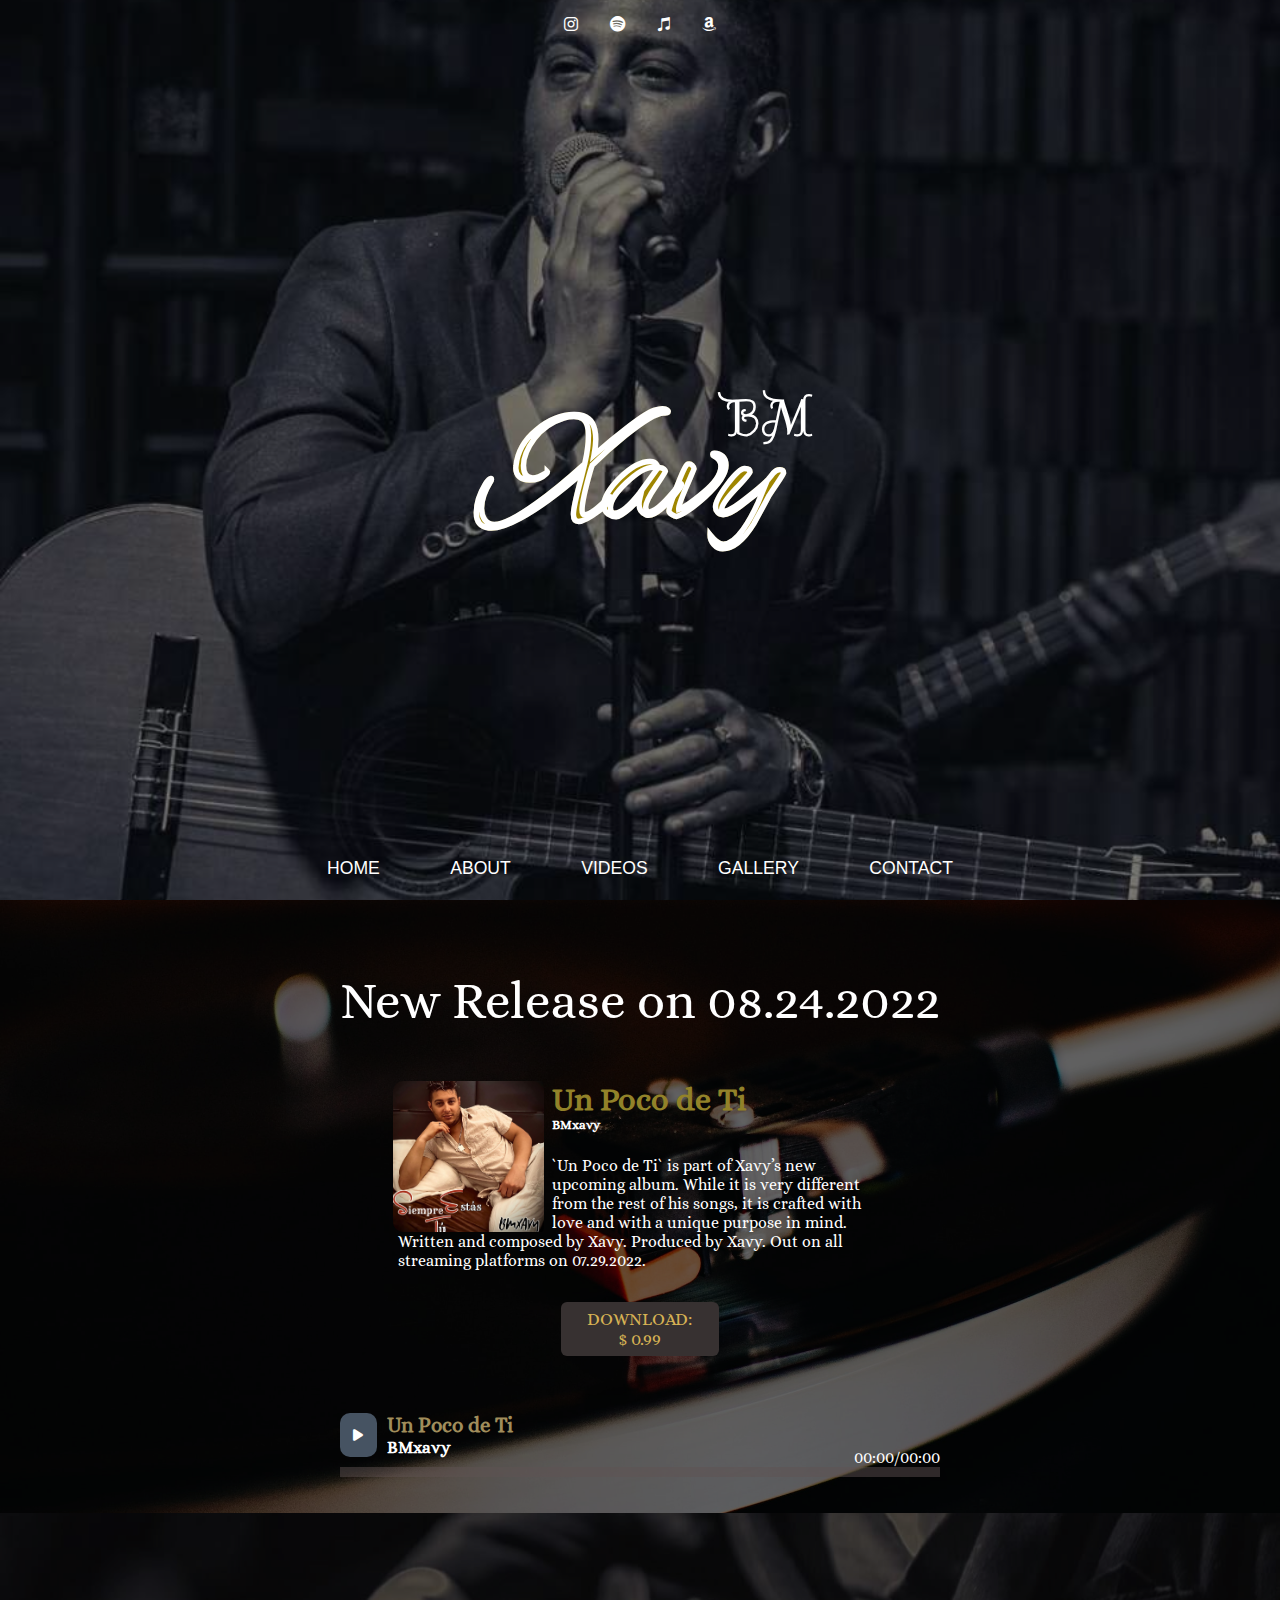
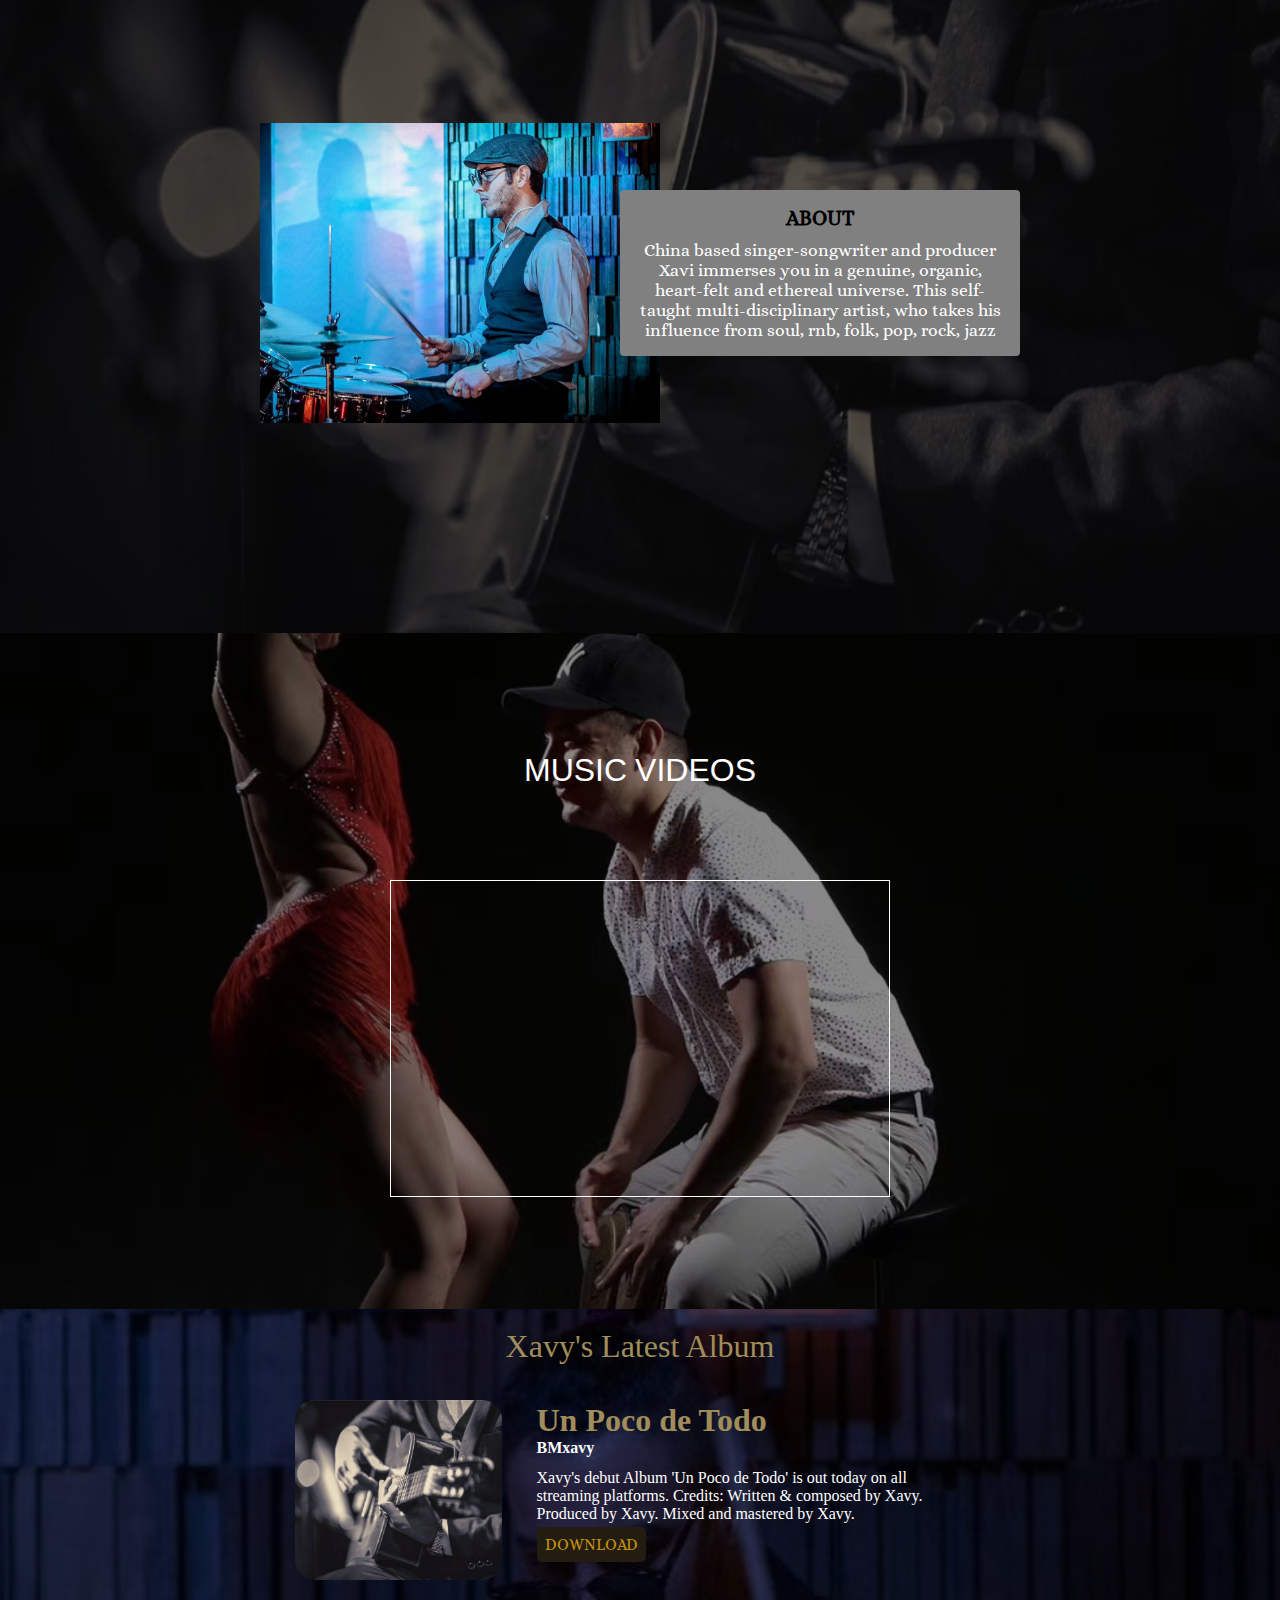
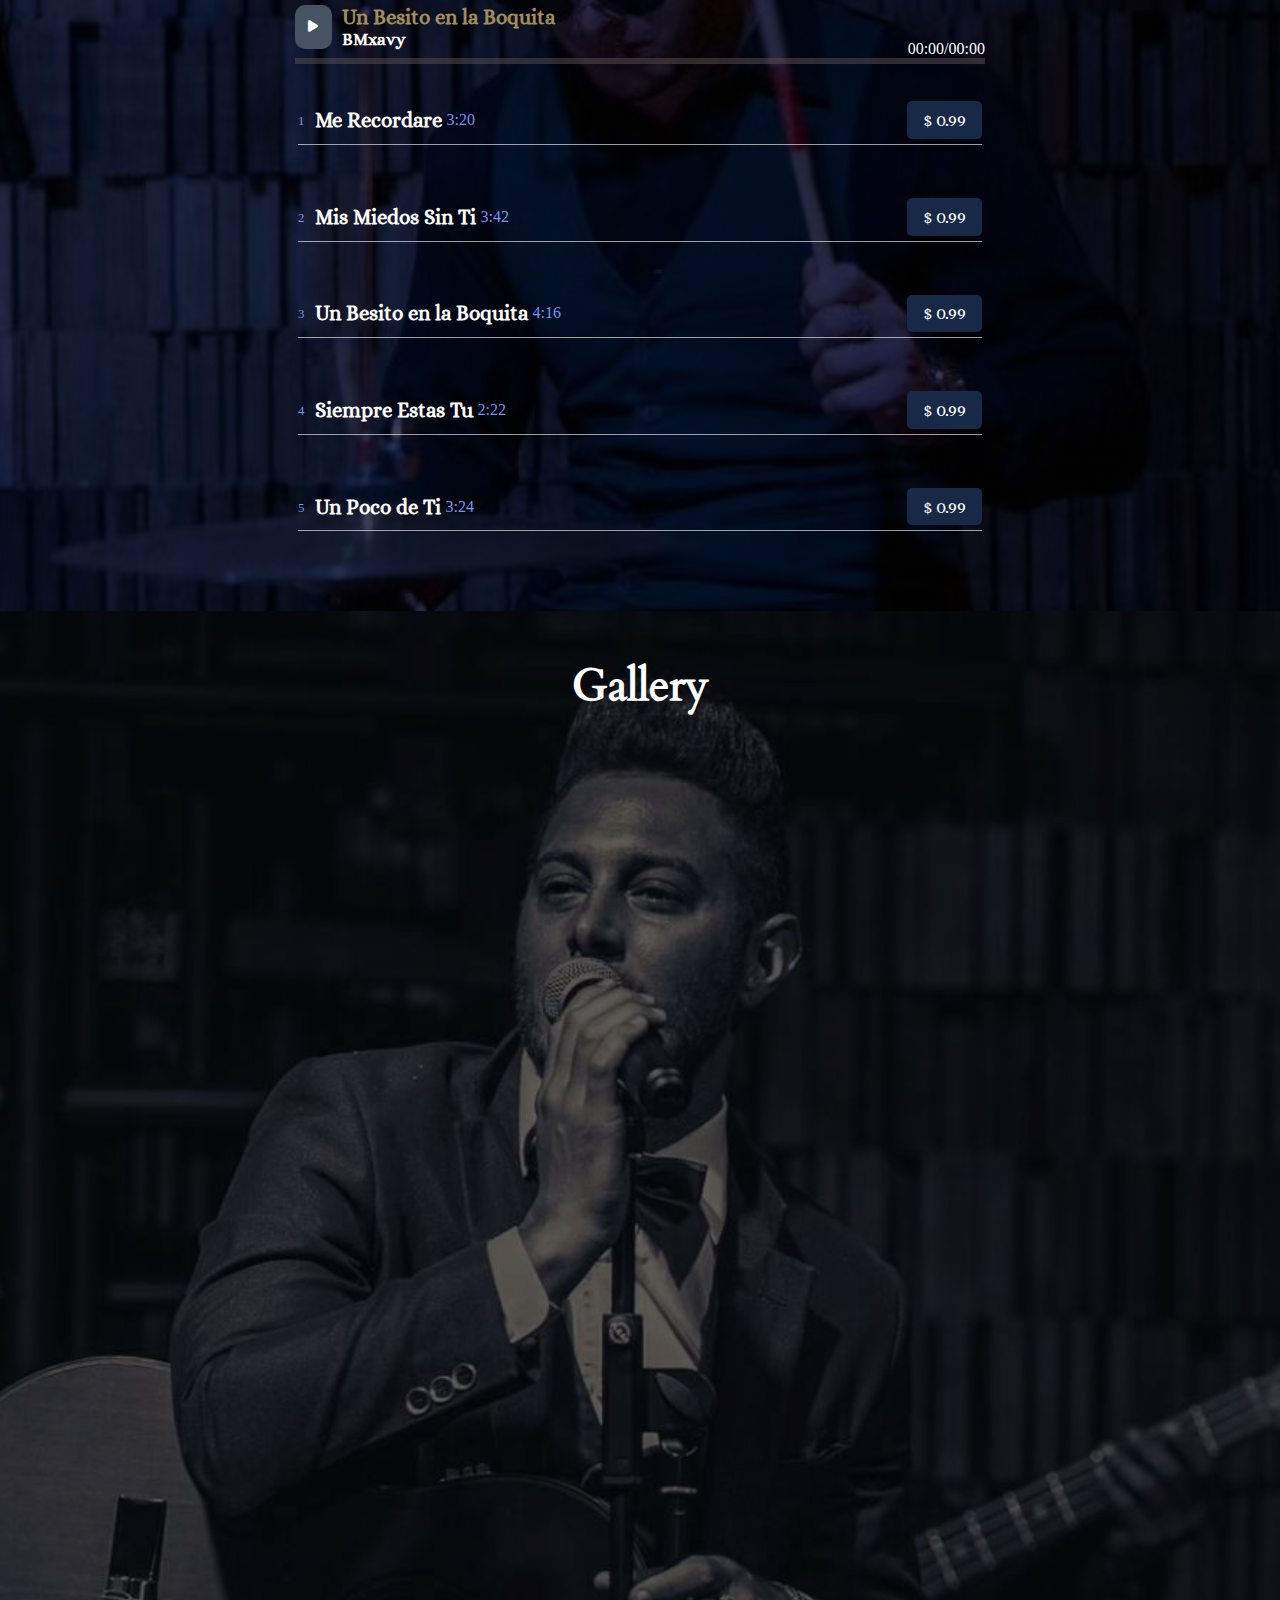
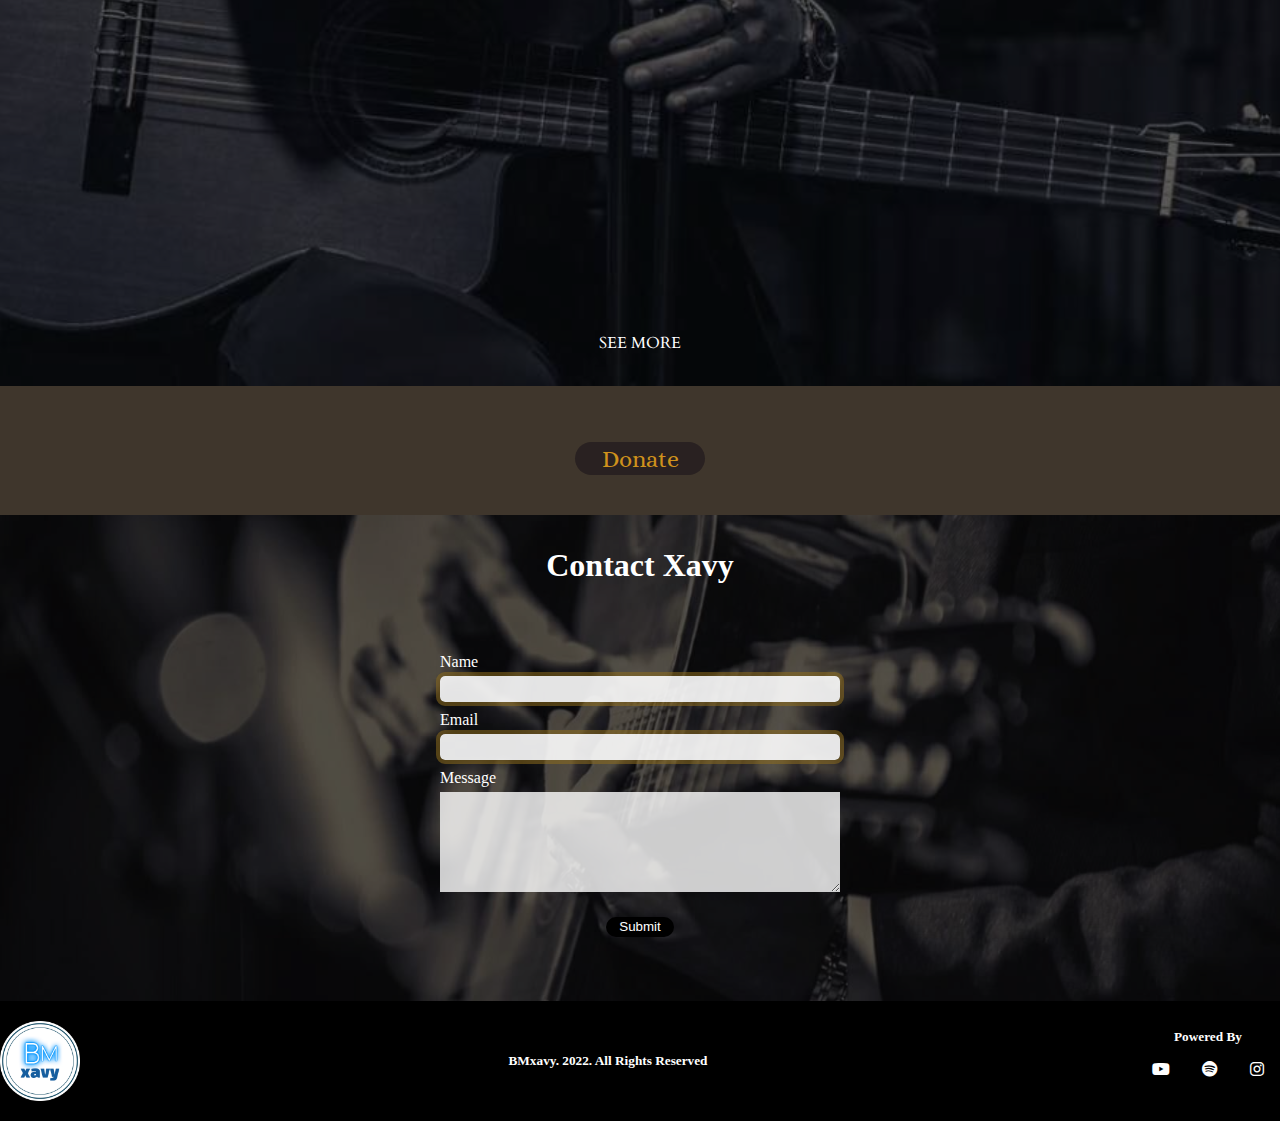
==== index.html @ 4b1ef1e9 "nav-bar fixed" ====
<!DOCTYPE html>
<html lang="en">
<head>
    <meta charset="UTF-8">
    <meta http-equiv="X-UA-Compatible" content="IE=edge">
    <meta name="viewport" content="width=device-width, initial-scale=1.0">
    <title>BMxavy</title>
    <link href="style.css" rel="stylesheet">
    <link href="/css/all.min.css" rel="stylesheet">
    <link href="/css/fontawesome.min.css" rel="stylesheet">
</head>
<body>
    
    <div>
        <audio src="audio/Un Poco de Ti.mp3" class="audio" id="audio-song1"></audio>
        <audio src="audio/Me Recordare.mp3" class="audio2" id="audio-song2"></audio>
        <div class="main" id="home">
            <div class="for-nav">
                <nav class="nav-top">
                    <div><a href="https://www.instagram.com/bmxavy__music/" target="_blank"><i class="fa-brands fa-instagram"></i></a></div>
                    <div><a href="https://open.spotify.com/playlist/5iNmulJFG8sLgecadMXmO3?si=7b71b0ed13a94fb5" target="_blank"><i class="fa-brands fa-spotify"></i></a></div>
                    <div><a href="https://music.apple.com/us/album/un-poco-de-ti-single/1639355094?l=es" target="_blank"><i class="fa-brands fa-itunes-note"></i></a></div>
                    <div><a href="https://www.amazon.com/s?k=BMxavy&i=digital-music&bbn=163856011&rh=p_n_feature_browse-bin%3A625151011&dc&language=es&ds=v1%3AigFDm2Qub%2F0yB0Zt14DmLqws5gSZVC%2F8D%2FbjSE7g78E&qid=1662803485&rnid=625149011&search-type=ss&ref=sr_nr_p_n_feature_browse-bin_2" target="_blank"><i class="fa-brands fa-amazon"></i></a></div>
                </nav>
            </div>
            <section class="title">
                <h1 class="bm">BM</h1>
                <h1 class="xavy">Xavy</h1>
            </section>
            <button class="nav-button" id="nav-toggle" data-visible="false">
                <i class="fa-solid fa-bars" id="toggle-button" data-visible="false"></i>
            </button>
            <div class="forBottom-nav">
                <nav class="nav-bottom" id="nav-bar" data-visible="false">
                    <div><a class="nav-links" href="#home">HOME</a></div>
                    <div><a class="nav-links" href="#about">ABOUT</a></div>
                    <div><a class="nav-links" href="#videos">VIDEOS</a></div>
                    <div><a class="nav-links" href="#gallery">GALLERY</a></div>
                    <div><a class="nav-links" href="#contact">CONTACT</a></div>
                </nav>
            </div>

        </div>
        <div class="release-container">
            <div class="release-title">New Release on 08.24.2022</div>
            <div class="album">
                <div class="img"><img class="promo-img" src="images/promo.PNG"></div>
                <div class="promo-title">
                    <h1 class="p-title">Un Poco de Ti</h1>
                    <h5 class="author-name">BMxavy</h5>
                </div>
                <div class="text-description">
                    <p class="text">
                        `Un Poco de Ti` is part of Xavy’s new upcoming album. 
                        While it is very different from the rest of his songs, 
                        it is crafted with love and with a unique purpose in mind. 
                        Written and composed by Xavy. Produced by Xavy.
                        Out on all streaming platforms on 07.29.2022.
                    </p>
                </div>
            </div>
            
                
                
            
            
            <div class="buttons">
                <div>
                    <a href="https://www.amazon.com/music/player/albums/B0B9CG2F2V?marketplaceId=ATVPDKIKX0DER&musicTerritory=US&trackAsin=B0B9CCKXPV&ref=sr_1_1&keywords=bit+of+ti+bmxavy&crid=1DZ8P1CQ7EXZM&sprefix=un+poco+de+ti+bmxavy%2Caps%2C384&__mk_es_US=%C3%85M%C3%85%C5%BD%C3%95%C3%91&qid=1662347259&sr=8-1" 
                        class="download">DOWNLOAD:
                        <span>$ 0.99</span>
                    </a>
                </div>
                
            </div>
                
            <div class="player-section1">
                <div class="player-section">
                    <button class="play-button" id="playButton1">
                        <i class="fa-solid fa-play"></i>
                    </button>
                    <div class="song-name">
                        <h4 class="current-song">Un Poco de Ti</h4>
                        <h5 class="author">BMxavy</h5>
                    </div>
                </div>
                <div class="timer" id="timer1">
                    <div class="current-time1">00:00/</div>
                    <div class="total-time1">00:00</div>
                </div>
                <div class="pb-container">
                    <div class="bar-marker1"></div>
                    <div class="progress-bar1"></div>
                </div>
            

            </div>
            

            

        </div>
        <div class="about" id="about">
            
            <div class="bg-image">
                
            </div>
            <div class="about-section">
                <div class="about-title">
                    <h1 class="a-title">ABOUT</h1>
                </div>
                <div class="about-text">
                    <p class="a-text">China based singer-songwriter and producer Xavi immerses 
                        you in a genuine, organic, heart-felt and ethereal universe. 
                        This self-taught multi-disciplinary artist, who takes his influence from soul, rnb, folk, pop, rock, jazz 
                    </p>
                </div>
            </div>
        </div>
        <div class="videos-section" id="videos">
            <div class="vs-container">
                <div class="music-videos">
                    <h1 class="ms-title">MUSIC VIDEOS</h1>
                </div>
                <div class="video">
                    <div class="video-itself">
                        <iframe width="560" 
                            height="315" 
                            src="https://www.youtube.com/embed/aodtCVzsw_k" 
                            title="YouTube video player" 
                            frameborder="0" 
                            allow="accelerometer; autoplay; clipboard-write; encrypted-media; gyroscope; picture-in-picture" allowfullscreen>

                        </iframe>
                    </div>
                </div>
            </div>
        </div>
        <div class="song-sell">
            <div class="album-container">
                <div class="latest-album">Xavy's Latest Album</div>
                <div class="album-details">
                    <div class="album-image"></div>
                    <div class="a-title-text">
                        <div><h1 class="song-title">Un Poco de Todo</h1></div>
                        <div><h4 class="author-title">BMxavy</h4></div>
                        <div><p class="album-text">
                            Xavy's debut Album 'Un Poco de Todo' is out today on all streaming platforms. 
                            Credits: Written & composed by Xavy. Produced by Xavy. 
                            Mixed and mastered by Xavy. 
                            </p>
                        </div>
                        <div>
                            <a href="https://open.spotify.com/playlist/5iNmulJFG8sLgecadMXmO3?si=7b71b0ed13a94fb5" class="download-album">DOWNLOAD
                            </a>
                        </div>
                    </div>
                </div>
                <div class="song-player">
                    <div class="player-section2">
                        <div class="player-section">
                            <button class="play-button" id="playButton2">
                                <i class="fa-solid fa-play" id="fa-solid"></i>
                            </button>
                            <div class="song-name">
                                <h4 class="current-song2">Un Besito en la Boquita</h4>
                                <h5 class="author">BMxavy</h5>
                            </div>
                        </div>
                            <div class="timer" id="timer2">
                                <div class="current-time2">00:00/</div>
                                <div class="total-time2">00:00</div>
                            </div>
                    
                        <div class="pb-container2">
                            
                            <div class="progress-bar2">
                                <div class="bar-marker2"></div>
                            </div>
                        </div>
                    </div>
                </div>
                <div class="song-list">
                    <div class="song-container">
                        <div><span class="song-number">1</span></div>
                        <div><h1 class="song-name" id="song-list1">Me Recordare</h1></div>
                        <div><span class="song-timer">3:20</span></div>
                        <div class="song-download"><a href="https://www.amazon.com/-/es/BMxavy/dp/B098B7985X" class="song-download-btn">$ 0.99</a></div>
                    </div>
                    <div class="song-container">
                        <div><span class="song-number">2</span></div>
                        <div><h1 class="song-name" id="song-list2">Mis Miedos Sin Ti</h1></div>
                        <div><span class="song-timer">3:42</span></div>
                        <div class="song-download"><a href="https://www.amazon.com/Mis-Miedos-Sin-Ti-BMxavy/dp/B098B4MWV7" class="song-download-btn">$ 0.99</a></div>
                    </div>
                    <div class="song-container">
                        <div><span class="song-number">3</span></div>
                        <div><h1 class="song-name" id="song-list3">Un Besito en la Boquita</h1></div>
                        <div><span class="song-timer">4:16</span></div>
                        <div class="song-download"><a href="https://www.amazon.com/music/player/albums/B09791HDSN?marketplaceId=ATVPDKIKX0DER&musicTerritory=US&trackAsin=B09791NNCB&ref=sr_1_1&s=dmusic&keywords=un+besito+en+la+boquita&crid=29GJD5IZUTU4R&sprefix=un+besito+en+la+boquita+%2Cdigital-music%2C289&__mk_es_US=%C3%85M%C3%85%C5%BD%C3%95%C3%91&qid=1662346860&sr=1-1" class="song-download-btn">$ 0.99</a></div>
                    </div>
                    <div class="song-container">
                        <div><span class="song-number">4</span></div>
                        <div><h1 class="song-name" id="song-list4">Siempre Estas Tu</h1></div>
                        <div><span class="song-timer">2:22</span></div>
                        <div class="song-download"><a href="https://www.amazon.com/music/player/albums/B0B4PC3WCM?marketplaceId=ATVPDKIKX0DER&musicTerritory=US&trackAsin=B0B4PFXF3K&ref=sr_1_1&s=dmusic&keywords=siempre+estas+tu+BMxavy&crid=1XG3XGKQYTS53&sprefix=siempre+estas+tu+bmxavy%2Cdigital-music%2C251&__mk_es_US=%C3%85M%C3%85%C5%BD%C3%95%C3%91&qid=1662347133&sr=1-1" class="song-download-btn">$ 0.99</a></div>
                    </div>
                    <div class="song-container">
                        <div><span class="song-number">5</span></div>
                        <div><h1 class="song-name" id="song-list5">Un Poco de Ti</h1></div>
                        <div><span class="song-timer">3:24</span></div>
                        <div class="song-download"><a href="https://www.amazon.com/music/player/albums/B0B9CG2F2V?marketplaceId=ATVPDKIKX0DER&musicTerritory=US&trackAsin=B0B9CCKXPV&ref=sr_1_1&keywords=bit+of+ti+bmxavy&crid=1DZ8P1CQ7EXZM&sprefix=un+poco+de+ti+bmxavy%2Caps%2C384&__mk_es_US=%C3%85M%C3%85%C5%BD%C3%95%C3%91&qid=1662347259&sr=8-1" class="song-download-btn">$ 0.99</a></div>
                    </div>
                </div>
                
            </div>
        </div>
        <div class="gallery">
            <div class="gallery-title" id="gallery">
                <div><h1 class="g-title">Gallery</h1></div>
            </div>
            <div class="gallery-section">
                <div class="pictures-section">
                    <div class="gallery-pictures picture1"></div>
                    <div class="gallery-pictures picture2"></div>
                    <div class="gallery-pictures picture3"></div>
                </div>
                <div class="pictures-section">
                    <div class="gallery-pictures picture4"></div>
                    <div class="gallery-pictures picture5"></div>
                    <div class="gallery-pictures picture6"></div>
                </div>
                <div class="pictures-section">
                    <div class="gallery-pictures picture7"></div>
                    <div class="gallery-pictures picture8"></div>
                    <div class="gallery-pictures picture9"></div>
                </div>
                <div class="pictures-section">
                    <div class="gallery-pictures picture10"></div>
                    <div class="gallery-pictures picture11"></div>
                    <div class="gallery-pictures picture12"></div>
                </div>

            </div>
            <div class="gallery-link">
                <div><a href="gallery.html" class="link-itself">SEE MORE</a></div>
            </div>
        </div>
        <div class="donate">
            <div class="donate-bg">
                <div class="button-container">
                    <button class="donate-button">
                        <a href="https://www.paypal.me/xavyyo" class="donate-link">Donate</a>
                    </button>
                </div>
            </div>
        </div>
        <div class="contact-form" id="contact">
            <div class="form-title">
                <h1 class="xavy-contact">Contact Xavy</h1>
            </div>
            <form action="https://formsubmit.co/xavy.yo0804@gmail.com" method="POST">
                <div class="form-container">
                
                    <div class="name-container">
                        <div><label for="name" class="name">Name</label></div>
                        <div><input type="text" name="name" class="name-input" required></div>
                    </div>
                    <div class="email-container">
                        <div><label for="email" class="email">Email</label></div>
                        <div><input type="email" name="email" class="email-input" required></div>
                    </div>
                    <div class="message-container">
                        <div><label for="message" class="message">Message</label></div>
                        <div><textarea type="text" name="message" class="message-text"></textarea></div>
                    </div>
                    <div class="thanks-page">
                        <input type="hidden" name="_next" value="https://reliable-tiramisu-874b2c.netlify.app/thank.html">
                    </div>
                    <div>
                        <input type="hidden" name="_captcha" value="false">
                    </div>
            
                </div>
                <div class="button-container">
                    <div class="submit-container">
                        <button type="submit" class="submit">Submit</button>
                    </div>
                </div>
            </form>
            
            
        </div>
        <div class="last-section">
            <div class="last-section-container">
                <div class="logo-section">
                    <div><img src="Logos/imagen7.jpg" alt="BMXavy-Logo" class="logo"></div>
                </div>
                <div class="rigths-section">
                    <div><h5 class="copy-rights">BMxavy. 2022. All Rights Reserved</h5></div>
                </div>
                <div class="powered-section">
                    <div class="powered-text">
                        <div><h5 class="powered-title">Powered By</h5></div>
                    </div>
                    <div class="powered-icons">
                        <div><a href="https://www.youtube.com/channel/UCuRANp0iKVctXPfwK6ZD2-A" target="_blank" class="youtube-link">
                            <i class="fa-brands fa-youtube"></i>
                        </a></div>
                        <div><a href="https://open.spotify.com/playlist/5iNmulJFG8sLgecadMXmO3?si=7b71b0ed13a94fb5"  target="_blank" class="spotify-link">
                            <i class="fa-brands fa-spotify"></i>
                        </a></div>
                        <div><a href="https://www.instagram.com/bmxavy__music/" target="_blank" class="instagram-link">
                            <i class="fa-brands fa-instagram"></i>
                        </a></div>
                    </div>
                </div>

            </div>
        </div>
        
    </div>

<script type="text/javascript" src="//s7.addthis.com/js/300/addthis_widget.js#pubid=ra-6315e9fa3b9bacc7"></script>
<script src="script.js" type=""></script>
</body>
</html>
---- style.css ----
* {
    padding: 0;
    margin: 0;
    box-sizing: border-box;
}


html {
    overflow-x: hidden;
}

img {
    max-width: 100%;
    display: block;
}

@font-face {
    font-family: 'Alex-Brush';
    src: url(fonts/Alex-Brush.ttf);
}
@font-face {
    font-family: 'Almendra-Display';
    src: url(fonts/Almendra-Display.ttf);
}
@font-face {
    font-family: 'Alice';
    src: url(fonts/Alice.ttf);
}
@font-face {
    font-family: 'Khmer';
    src: url(fonts/Khmer.ttf);
}
@font-face {
    font-family: 'Cardo';
    src: url(fonts/Cardo.ttf);
}
@font-face {
    font-family: 'Kiwi-Maru';
    src: url(fonts/Kiwi-Maru.ttf);
}

body {
    align-items: center;
    overflow-x: hidden;
}


/***************************************************************************************************************

MAIN

****************************************************************************************************************/


.main {
    display: grid;
    place-items: center;
    height: 100vh;
    background-image: url(images/main.jpg);
    background-position: center center;
    background-size: cover;
    background-attachment: fixed;
    isolation: isolate;
    position: relative;
    z-index: 1;
    

}


.main::after {
    content: "";
    position: absolute;
    background: black;
    inset: 0;
    z-index: -1;
    opacity: 0.5;
}

.nav-button {
    display: none;
}

.for-nav {
    display: flex;
    justify-content: flex-end;
    margin-block-end: auto;
    
}
.nav-top {
    display: flex;
    
    
}



i {
    margin: 1em;
    color: white;
}

.title {
    justify-content: center;
    position: absolute;
}

.xavy {
    font-family: 'Alex-Brush';
    font-size: 10rem;
    color: #9F8600;
    -webkit-text-stroke-width: .4px;
    -webkit-text-stroke-color: white;
}

.bm {
    font-family: 'Almendra-Display';
    font-size: 3.3rem;
    transform: translate(4.2em, 1.3em);
    color: white;
    
}


.forBottom-nav {
    display: flex;
    width: 100%;
    margin-block-start: auto;
    padding-block-end: 1em;
    
    

}

.nav-bottom {
    display: flex;
    margin-inline: auto;
    flex-wrap: wrap;
}


.nav-links {
    color: rgb(255, 255, 255);
    margin: 1.5em;
    text-decoration: none;
    font-family: 'Khmer', sans-serif;
    font-size: 1.1rem;
    padding: 0 .5em;
    transition: .5s ease;
    border-left: 0;
    
    
}

.nav-links:hover {
    border-top: .2px solid;
    border-bottom: 0.2px solid;
    color: rgb(202, 156, 123);
}



/******************************************************************************************************************************  

NEW RELEASE SECTION  

*******************************************************************************************************************************/

.release-container {
    display: grid;
    place-content: center;
    place-items: center;
    color: white;
    position: relative;
    isolation: isolate;
    background-image: url(images/old-vynil-2.jpg);
    background-size: cover;
    font-family: 'Alice';
    padding-block: 20px;
    
}

.release-container::after {
    content: "";
    width: 100%;
    background: black;
    inset: 0;
    position: absolute;
    opacity: 0.6;
    z-index: -1;
}

.release-title {
    font-size: clamp(1.1rem, 4vw, 5em);
    padding-block: 1em;
    
}

.promo-title {
    padding-block-end: 1.5em;
}

.p-title {
    color:#928229;
}


.promo-img {
    max-width: 10em;
    border-radius: 10px;
    padding: 0 .5em 0 0;
    float: left;
    shape-margin: 1em;
    
}

.album {
    width: min(600px, 800px) 700px; 
    margin: 0;
    padding-inline: .5em;

    
}

.text-description {
    max-width: 485px;
    padding: 0 0 2em 0;
    margin-inline: 5px;
}


.buttons {
    display: flex;
    align-items: center;
    font-family: 'Alice', serif;
}

.download {
    display: flex;
    flex-direction: column;
    padding: .4em;
    cursor: pointer;
    font-size: 1.1rem;
    width: 9em;
    color: #D6B154;
    background: #373131;
    border: none;
    border-radius: 6px;
    font-family: 'Alice', serif;
    transition: .2s ease;
    text-decoration: none;
    text-align: center;
}
.download:hover {
    letter-spacing: 1px;
    color: white;
}

.share-link {
    font-size: .7rem;
    padding-inline: .4em;
    transition: .2s ease;
}
.share-link:hover {
    letter-spacing: 1px;
    text-shadow: 2px solid white;    
}



.player-section1 {
    display: flex;
    width: 100%;
    justify-content: space-between;
    margin: 0;
    padding: 2em 0 1em 0;
    flex-direction: column;
}

.player-section {
    display: flex;
    justify-content: flex-start;
    
}

.timer {
    display: flex;
    justify-content: flex-end;
    align-items: flex-end;
    margin-left: auto;
}

.play-button {
    background: transparent;
    border: none;
    background-color: #465362;
    border-radius: 10px;
    cursor: pointer;
}

.song-name {
    padding: 0 0 0 .5em;
}

.current-song {
    color: #A08D5B;
}

.pb-container {
    margin: .5em 0;
    padding: .2em 0;
    width: 100%;
    margin: 0;
    background: rgba(95, 82, 82, 0.481);
    cursor: pointer;
}

.progress-bar1 {
    margin: .5em 0;
    padding: .1em 0;
    width: 0;
    margin: 0;
    background: rgb(228, 216, 216);
    cursor: pointer;
    border-radius: 20px;
    transition: .2s ease;
}

.progress-bar1:hover {
    background-color:rgb(121, 105, 40);
}






/************************************************************************************************************************  

ABOUT SECTION  

*************************************************************************************************************************/

.about {
    display: flex;
    min-height: 80vh;
    inset: 0;
    justify-content: center;
    align-items: center;
    width: 100%;
    margin: 0 auto;
    background-color: rgb(86, 86, 86);
    background-image: url(images/background3.JPG);
    background-size: cover;
    background-position: center;
    background-blend-mode: multiply;
}

.about > * {
    max-width: 400px;
        


}


.bg-image {
    width: 90%;
    height: 300px;
    background-image: url(images/about-section.jpg);
    background-size: cover;
    background-position: center;
    margin-right: 10px;
}


.about-section {
    width: 80%;
    display: flex;
    flex-direction: column;
    justify-content: center;
    align-items: center;
    background: grey;
    border-radius: 4px;
    margin-left: -50px;
    padding: 1em;
    text-align: center;
    color: white;
    font-family: 'Alice', sans-serif;
}

.a-title {
    font-size: 1.3rem;
    color: black;
    padding-bottom: .5em;
    
}

.about-text {
    font-size: clamp(1.1rem, 3vw, 30%);
    
    
}


/*  VIDEOS SECTION  */

.videos-section {
    padding-block: 7em;
    margin: 0 auto;
    inset: 0;
    background-color: rgba(0, 0, 0, 0.464);
    background-image: url(images/video-section.JPG);
    background-size: cover;
    background-position: center;
    background-blend-mode: multiply;

}

.vs-container {
    display: flex;
    flex-direction: column;
    max-width: 500px;
    margin: 0 auto;
    color: white;
    
}

.music-videos {
    display: flex;
    justify-content: center;
    align-items: center;
    margin-bottom: 5em;
    
}

.ms-title {
    font-family: 'Khmer', sans-serif;
    font-weight: lighter;
    
}

.video {
    display: flex;
    justify-content: center;
    align-items: center;
    border: 1px solid white;
    

}

.video-itself {
    display: flex;
    position: relative;
    max-width: 100%;
}

/***********************************************************************************************************************  

SONG SELL SECTION  

************************************************************************************************************************/


.song-sell {
    max-width: 100%;
    margin: 0 auto;
    background-color: rgba(24, 24, 44, 0.816);
    background-image: url(images/sell-album-section.jpg);
    background-repeat: no-repeat;
    background-size: cover;
    background-position: center;
    background-blend-mode: multiply;
    color: white;
    
}

.album-container {
    max-width: 700px;
    margin: auto;
    padding-block: 3em;
    
}

.latest-album {
    text-align: center;
    padding-block: 35px;
    font-size: 2rem;
    margin-top: -2em;
    color: #A08D5B;
}


.album-details {
    display: flex;
    margin-inline: 5px;
    
}

.song-title {
    color: #A08D5B;
}

.current-song2 {
    color: #A08D5B;
}


.album-image {
    min-width: 30%;
    height: 180px;
    background-image: url(images/background3.JPG);
    background-size: cover;
    background-position: center;
    border-radius: 20px;
    float: right;
}


.a-title-text {
    display: flex;
    flex-direction: column;
    max-width: 60%;
    margin: .1em auto;
}


.album-text {
    display: flex;
    padding-block: 12px;
    float: left;
}

.download-album {
    padding: .5em;
    cursor: pointer;
    background-color: #231d11;
    color: #c4900b;
    font-family: 'Alice';
    border: none;
    border-radius: 5px;
    transition: .3s;
    text-decoration: none;
}
.download-album:hover {
    color: aliceblue;
    padding-inline: .55em;
    letter-spacing: 1px;
}


.song-player {
    margin-inline: 5px;
}

.player-section2 {
    display: flex;
    flex-direction: column;
    
}


.player-section {
    transform: translateY(25px);

}

.timer {
    margin-top: 1em;
}


.pb-container2 {
    margin: .5em 0;
    padding: .1em 0;
    width: 100%;
    margin: 0;
    background: rgba(95, 82, 82, 0.481);
    cursor: pointer;
}

.pb-container2:hover {
    padding: .2em 0;
}




.progress-bar2 {
    margin: .5em 0;
    padding: .1em 0;
    width: 0;
    margin: 0;
    background-color: rgb(228, 216, 216);
    cursor: pointer;
    transition: .2s ease;
    border-radius: 20px;
}

.progress-bar2:hover {
    background-color: rgb(121, 105, 40);
    padding: .3em;
    
}






.song-list > * {
    border-bottom: 1px solid rgba(255, 255, 255, 0.615);
    padding-block: 5px;
    margin-inline: 5px;
}

.song-list {
    display: flex;
    flex-direction: column;
    padding-block: 2em;
    gap: 3em;
    margin-inline: 3px;
}

.song-container {
    display: flex;
    flex-direction: row;
    align-items: center;
    max-width: 100%;
    flex-wrap: wrap;
    cursor: pointer;

    
    
}

.song-download {
    display: flex;
    justify-content: flex-end;
    align-items: flex-end;
    margin-left: auto;
    
}

.song-download-btn {
    padding: .5em;
    padding-inline: 1rem;
    background-color: #182847;
    color: white;
    border: none;
    border-radius: 5px;
    font-family: 'Alice';
    font-size: 1.1rem;
    cursor: pointer;
    transition: .2s ease;
    text-decoration: none;
}

.song-download-btn:hover {
    letter-spacing: .5px;
    color: #9F8600;
}

.song-number {
    font-size: .8rem;
    color: #7B94EF;
}

.song-name {
    font-family:'Alice';
    font-size: 1.3rem;
    cursor: pointer;
    
}

.song-timer {
    margin-inline-start: .3em;
    color: #7B94EF;

}



/******************************************************************************************************************   

GALLERY SECTION   

*******************************************************************************************************************/

.gallery {
    text-align: center;
    background-color:rgba(27, 27, 30, 0.692);
    max-width: 100%;
    background-image: url(images/main.jpg);
    background-size: cover;
    background-position: center;
    background-repeat: no-repeat;
    background-blend-mode: multiply;
}

.gallery-title {
    padding-block-start: 2em;
    font-family: 'Cardo';
    color: white;
    font-size: 1.4rem;
}

.gallery-section {
   display: flex;
   flex-direction: column; 
   padding-block: 5em;
   margin-inline: 0 auto;
   min-width: 350px; 
   flex-wrap: wrap;
   
    
}

.pictures-section {
    display: flex;
    flex-direction: row;
    padding-block: 2em;
    gap: 3em;
    margin-inline: auto;
    

    
}
.gallery-pictures {
    width: 100%;
    height: 200px;
    margin: 0 auto;
    cursor: pointer;
    transition: .2s ease;
    
}
 
.photo_1, 
.photo_2, 
.photo_3, 
.photo_4, 
.photo_5, 
.photo_6, 
.photo_7, 
.photo_8, 
.photo_9, 
.photo_10, 
.photo_11, 
.photo_12, 
.photo_13, 
.photo_14, 
.photo_15, 
.photo_16, 
.photo_17, 
.photo_18, 
.photo_19, 
.photo_20, 
.photo_21, 
.photo_22 {
    display: flex;
    flex-wrap: wrap;
    min-width: 200px;
    min-height: 100px;
    margin-inline: auto;
}

.photo_1[data-visible="true"] {
    border: 5px solid rgb(59, 51, 51);
    position: absolute;
    width: 500px;
    height: 600px;
    top: 50%;
    left: 50%;
    transform: translate(-50%, -50%);
    z-index: 1000000;
    object-fit: fill;
} 
.photo_2[data-visible="true"] {
    border: 5px solid rgb(59, 51, 51);
    position: absolute;
    width: 500px;
    height: 600px;
    top: 50%;
    left: 50%;
    transform: translate(-50%, -50%);
    z-index: 1000000;
    object-fit: fill;
} 
.photo_3[data-visible="true"] {
    border: 5px solid rgb(59, 51, 51);
    position: absolute;
    width: 500px;
    height: 600px;
    top: 50%;
    left: 50%;
    transform: translate(-50%, -50%);
    z-index: 1000000;
    object-fit: fill;
} 
.photo_4[data-visible="true"] {
    border: 5px solid rgb(59, 51, 51);
    position: absolute;
    width: 500px;
    height: 600px;
    top: 50%;
    left: 50%;
    transform: translate(-50%, -50%);
    z-index: 1000000;
    object-fit: fill;
} 
.photo_5[data-visible="true"] {
    border: 5px solid rgb(59, 51, 51);
    position: absolute;
    width: 500px;
    height: 600px;
    top: 50%;
    left: 50%;
    transform: translate(-50%, -50%);
    z-index: 1000000;
    object-fit: fill;
} 
.photo_6[data-visible="true"] {
    border: 5px solid rgb(59, 51, 51);
    position: absolute;
    width: 500px;
    height: 600px;
    top: 50%;
    left: 50%;
    transform: translate(-50%, -50%);
    z-index: 1000000;
    object-fit: fill;
} 
.photo_7[data-visible="true"] {
    border: 5px solid rgb(59, 51, 51);
    position: absolute;
    width: 500px;
    height: 600px;
    top: 50%;
    left: 50%;
    transform: translate(-50%, 50%);
    z-index: 1000000;
    object-fit: fill;
} 
.photo_8[data-visible="true"] {
    border: 5px solid rgb(59, 51, 51);
    position: absolute;
    width: 500px;
    height: 600px;
    top: 50%;
    left: 50%;
    transform: translate(-50%, 50%);
    z-index: 1000000;
    object-fit: fill;
} 
.photo_9[data-visible="true"] {
    border: 5px solid rgb(59, 51, 51);
    position: absolute;
    width: 500px;
    height: 600px;
    top: 50%;
    left: 50%;
    transform: translate(-50%, 50%);
    z-index: 1000000;
    object-fit: fill;
} 
.photo_10[data-visible="true"] {
    border: 5px solid rgb(59, 51, 51);
    position: absolute;
    width: 500px;
    height: 600px;
    top: 50%;
    left: 50%;
    transform: translate(-50%, 80%);
    z-index: 1000000;
    object-fit: fill;
} 
.photo_11[data-visible="true"] {
    border: 5px solid rgb(59, 51, 51);
    position: absolute;
    width: 500px;
    height: 600px;
    top: 50%;
    left: 50%;
    transform: translate(-50%, 80%);
    z-index: 1000000;
    object-fit: fill;
} 
.photo_12[data-visible="true"] {
    border: 5px solid rgb(59, 51, 51);
    position: absolute;
    width: 500px;
    height: 600px;
    top: 50%;
    left: 50%;
    transform: translate(-50%, 80%);
    z-index: 1000000;
    object-fit: fill;
} 
.photo_13[data-visible="true"] {
    border: 5px solid rgb(59, 51, 51);
    position: absolute;
    width: 500px;
    height: 600px;
    top: 50%;
    left: 50%;
    transform: translate(-50%, 100%);
    z-index: 1000000;
    object-fit: fill;
} 
.photo_14[data-visible="true"] {
    border: 5px solid rgb(59, 51, 51);
    position: absolute;
    width: 500px;
    height: 600px;
    top: 50%;
    left: 50%;
    transform: translate(-50%, 100%);
    z-index: 1000000;
    object-fit: fill;
} 
.photo_15[data-visible="true"] {
    border: 5px solid rgb(59, 51, 51);
    position: absolute;
    width: 500px;
    height: 600px;
    top: 50%;
    left: 50%;
    transform: translate(-50%, 100%);
    z-index: 1000000;
    object-fit: fill;
} 
.photo_16[data-visible="true"] {
    border: 5px solid rgb(59, 51, 51);
    position: absolute;
    width: 500px;
    height: 600px;
    top: 50%;
    left: 50%;
    transform: translate(-50%, 150%);
    z-index: 1000000;
    object-fit: fill;
} 
.photo_17[data-visible="true"] {
    border: 5px solid rgb(59, 51, 51);
    position: absolute;
    width: 500px;
    height: 600px;
    top: 50%;
    left: 50%;
    transform: translate(-50%, 150%);
    z-index: 1000000;
    object-fit: fill;
} 
.photo_18[data-visible="true"] {
    border: 5px solid rgb(59, 51, 51);
    position: absolute;
    width: 500px;
    height: 600px;
    top: 50%;
    left: 50%;
    transform: translate(-50%, 150%);
    z-index: 1000000;
    object-fit: fill;
} 
.photo_19[data-visible="true"] {
    border: 5px solid rgb(59, 51, 51);
    position: absolute;
    width: 500px;
    height: 600px;
    top: 50%;
    left: 50%;
    transform: translate(-50%, 150%);
    z-index: 1000000;
    object-fit: fill;
} 
.photo_20[data-visible="true"] {
    border: 5px solid rgb(59, 51, 51);
    position: absolute;
    width: 500px;
    height: 600px;
    top: 50%;
    left: 50%;
    transform: translate(-50%, 150%);
    z-index: 1000000;
    object-fit: fill;
} 
.photo_21[data-visible="true"] {
    border: 5px solid rgb(59, 51, 51);
    position: absolute;
    width: 500px;
    height: 600px;
    top: 50%;
    left: 50%;
    transform: translate(-50%, 150%);
    z-index: 1000000;
    object-fit: fill;
} 
.photo_22[data-visible="true"] {
    border: 5px solid rgb(59, 51, 51);
    position: absolute;
    width: 500px;
    height: 600px;
    top: 50%;
    left: 50%;
    transform: translate(-50%, 150%);
    z-index: 1000000;
    
}




.gallery-pictures:hover {
    border-block: 10px solid rgba(0, 0, 0, 0.986);
}

.picture1,
.picture2,
.picture3,
.picture4,
.picture5,
.picture6,
.picture7,
.picture8,
.picture9,
.picture10,
.picture11,
.picture12, 
.picture13,
.picture14,
.picture15,
.picture16,
.picture17,
.picture18,
.picture19,
.picture20,
.picture21,
.picture22 {
    min-height: 100%;
    background-size: cover;
    background-position: top;
}

.picture1 {
    background-image: url(images/about-section.jpg);
} 
.picture2 {
    background-image: url(images/IMG_5225.JPG);
}
.picture3 {
    background-image: url(images/IMG_5400.JPG);
}
.picture4 {
    background-image: url(images/IMG_5405.JPG);
}
.picture5 {
    background-image: url(images/IMG_5409.JPG);
}
.picture6 {
    background-image: url(images/IMG_6984.JPG);
}
.picture7 {
    background-image: url(images/IMG_7135.JPG);
}
.picture8 {
    background-image: url(images/IMG_7503.JPG);
}
.picture9 {
    background-image: url(images/IMG_7507.jpg);
}
.picture10 {
    background-image: url(images/main.jpg);
}
.picture11 {
    background-image: url(images/video-section.JPG);
}
.picture12 {
    background-image: url(images/sell-album-section.jpg);
}
.picture13 {
    background-image: url(images/img-1.jpg);
}
.picture14 {
    background-image: url(images/img-2.jpg);
}
.picture15 {
    background-image: url(images/img-3.jpg);
}
.picture16 {
    background-image: url(images/img-4.jpg);
}
.picture17 {
    background-image: url(images/img-5.jpg);
}
.picture18 {
    background-image: url(images/img-6.jpg);
}
.picture19 {
    background-image: url(images/img-7.jpg);
}
.picture20 {
    background-image: url(images/img-8.jpg);
}
.picture21 {
    background-image: url(images/img-9.jpg);
}
.picture21 {
    background-image: url(images/img-9.jpg);
}
.picture22 {
    background-image: url(images/img-10.jpg);
}

.gallery-link {
    padding-block-end: 2em;

}

.link-itself {
    text-decoration: none;
    color: white;
    font-family: 'Cardo';
    transition: .2s ease;
    
}

.link-itself:hover {
    border-bottom: 1px solid white;
    letter-spacing: 2px;
}







/**********************************************************************************************   

DONATE SECTION   

***********************************************************************************************/

.donate-bg{
    background-color: #3F362C;
    padding-block: 40px;
    text-align: center;
}

.donate-button {
    padding: .2em 2em;
    border: none;
    border-radius: 20px;
    background-color: #292121;
    
}

.donate-link {
    font-size: 1.5rem;
    text-decoration: none;
    text-align: center;
    color: #CF921C;
    font-family: 'Alice';
    transition: .2s ease;
}

.donate-link:hover {
    letter-spacing: 1px;
    color: white;
}


/***************************************************************************************   

CONTACT FORM SECTION   

************************************************************************************************************/


.contact-form {
    text-align: center;
    padding-block-end: 4em;
    background-color: rgba(0, 0, 0, 0.659);
    background-image: url(images/background3.JPG);
    background-size: cover;
    background-position: center;
    background-repeat: no-repeat;
    background-blend-mode: multiply;
}

.form-title {
    padding-block-start: 2em;
    color: white;
}


.form-container {
    padding-block-start: 4em;
    max-width: 600px;
    margin: 0 auto;
    
        
}

.name-container,
.email-container,
.message-container {
    display: flex;
    flex-direction: column;
    justify-content: center;
    max-width: fit-content;
    margin: 0 auto;
    padding-block: .3em;
    color: white;
    
    
    

}

.form-container label {
    display: flex;
    justify-content: flex-start;
    padding-block-end: .3em;
    font-family: 'Kiwi Maru';
}

.name-input, .email-input {
    border-radius: 5px;
    height: 1.6rem;
    border: none;
    background-color: rgba(255, 255, 255, 0.889);
    width: 400px;
    padding-block: .3em;
    outline: none;
}

.name-input, .email-input, .message-text:focus {
    outline: 4px solid rgba(144, 109, 28, 0.53);
    padding: .5em;
    border: none;
}

.message-text {
    width: 400px;
    height: 100px;
    border: none;
    background-color: rgba(255, 255, 255, 0.8);
}

.button-container {
    padding-block-start: 1em;
}

.submit {
    padding: .2em 1em;
    background-color: black;
    color: white;
    border: none;
    border-radius: 20px;
    cursor: pointer;
    transition: .2s ease;
}

.submit:hover {
    padding-inline: 1.5em;
    letter-spacing: 1px;
}

/*****************************************************************************************************   

LAST SECTION    

*****************************************************************************************/


.last-section-container {
    background-color: black;
    color: white;
    display: flex;
    justify-content: space-between;
    align-items: center;
    padding-block: 20px;
}


.logo-section img {
    width: 5em;
    
}

.powered-section {
    display: flex;
    flex-direction: column;
    
}

.powered-text {
    text-align: center;
}

.powered-icons {
    display: flex;
}

/***************************************************************************************************  

THANKS PAGE   

****************************************************************************************************/


.thanks-body {
    background-color:rgb(202, 156, 123);
}

.thanks-container {
    max-width: 100vw;
    max-height: 100vh;
    display: flex;
    flex-direction: column;
    justify-content: center;
    align-items: center;
    margin: 0 auto;
    text-align: center;
}

.h1-thanks {
    padding-block: 5em;
}

.thankyou-text {
    font-size: 1.7rem;
}

.link_to_home {
    padding-block: 1em;
}

.link-home {
    text-decoration: none;
    color: rgb(245, 254, 248);
    font-weight: bolder;
    transition: .3s ease;
}

.link-home:hover {
    letter-spacing: 1px;
    color:rgba(0, 0, 0, 0.986);
}


/******************************************************************************************* 

MEDIA QUERY 

********************************************************************************************/

@media (max-width: 570px) {
    .nav-bottom {
        position: absolute;
        inset: 0 0 0 35%;
        background: rgb(47, 47, 70);
        flex-direction: column;
        padding: min(30vh, 10rem) 2em;
        background: rgba(0, 0, 0, 0.582);
        font-size: 2rem;
        backdrop-filter: blur(.1em);
        transform: translateX(100%);
        
        
        
    }


    .nav-bottom[data-visible="true"] {
        transform: translateX(0%);
        transition: .3s ease-out;
        position: fixed;
        
    }

    .nav-bottom[data-visible="false"] {
        transform: translateX(100%);
        transition: .3s ease-out;
    }

   
    
    .nav-button {
        display: block;
        position: fixed;
        top: 2rem;
        right: 2rem;
        background: transparent;
        border: 0;
        width: 2em;
        cursor: pointer;
        transition: .3s ease-out;
        transform: rotate(0);
        z-index: 10000000;
        
    }

    .nav-button[data-visible="true"] {
        transform: rotate(90deg);
        transform-origin: center;
        position: fixed;
        z-index: 10000000;
        
    }

    
    .for-nav {
        position: absolute;
        width: 100%;
        justify-content: start;
        margin-block-end: 0;
        bottom: 0;
    }

    .nav-top {
        flex-direction: column;
         
    
        
    }


    /* NEW RELEASE MQ */

    .buttons {
        display: flex;
        flex-direction: column;
        padding: 1em;
    }
    

    /* ABOUT SECTION */

    .about {
        display: flex;
        flex-direction: column;
        min-height: 80vh;
        inset: 0;
        justify-content: center;
        align-items: center;
        width: 100%;
        max-width: 570px;
        margin: 0 auto;
        background-image: url(images/background3.JPG);
        background-size: cover;
        
    }
    

    
    
    .bg-image {
        width: 90%;
        height: 300px;
        background-image: url(images/about-section.jpg);
        background-size: cover;
        background-position: center;
    }
    
    
    .about-section {
        width: 70%;
        display: flex;
        flex-direction: column;
        justify-content: center;
        align-items: center;
        background: grey;
        border-radius: 4px;
        margin: 0 auto;
        margin-top: -50px;
        padding: 1em;
        text-align: center;
        color: white;
        font-family: 'Alice', sans-serif;
    }
    
    .a-title {
        font-size: 1.3rem;
        color: black;
        padding-bottom: .5em;
        
    }
    
    .about-text {
        font-size: clamp(1.1rem, 3vw, 30%);
        
        
    }
    


    /*  SONG SELL SECTION  */

    .album-details {
        display: flex;
        flex-direction: column;
    }

    .album-image {
        max-width: 150px;
        height: 150px;
    }

    .a-title-text {
        max-width: 100%;
    }

    /*   GALLERY SECTION   */

    .pictures-section {
        flex-wrap: wrap;
    }

    .link-itself:hover {
        border-bottom: 1px solid white;
    }
    
}
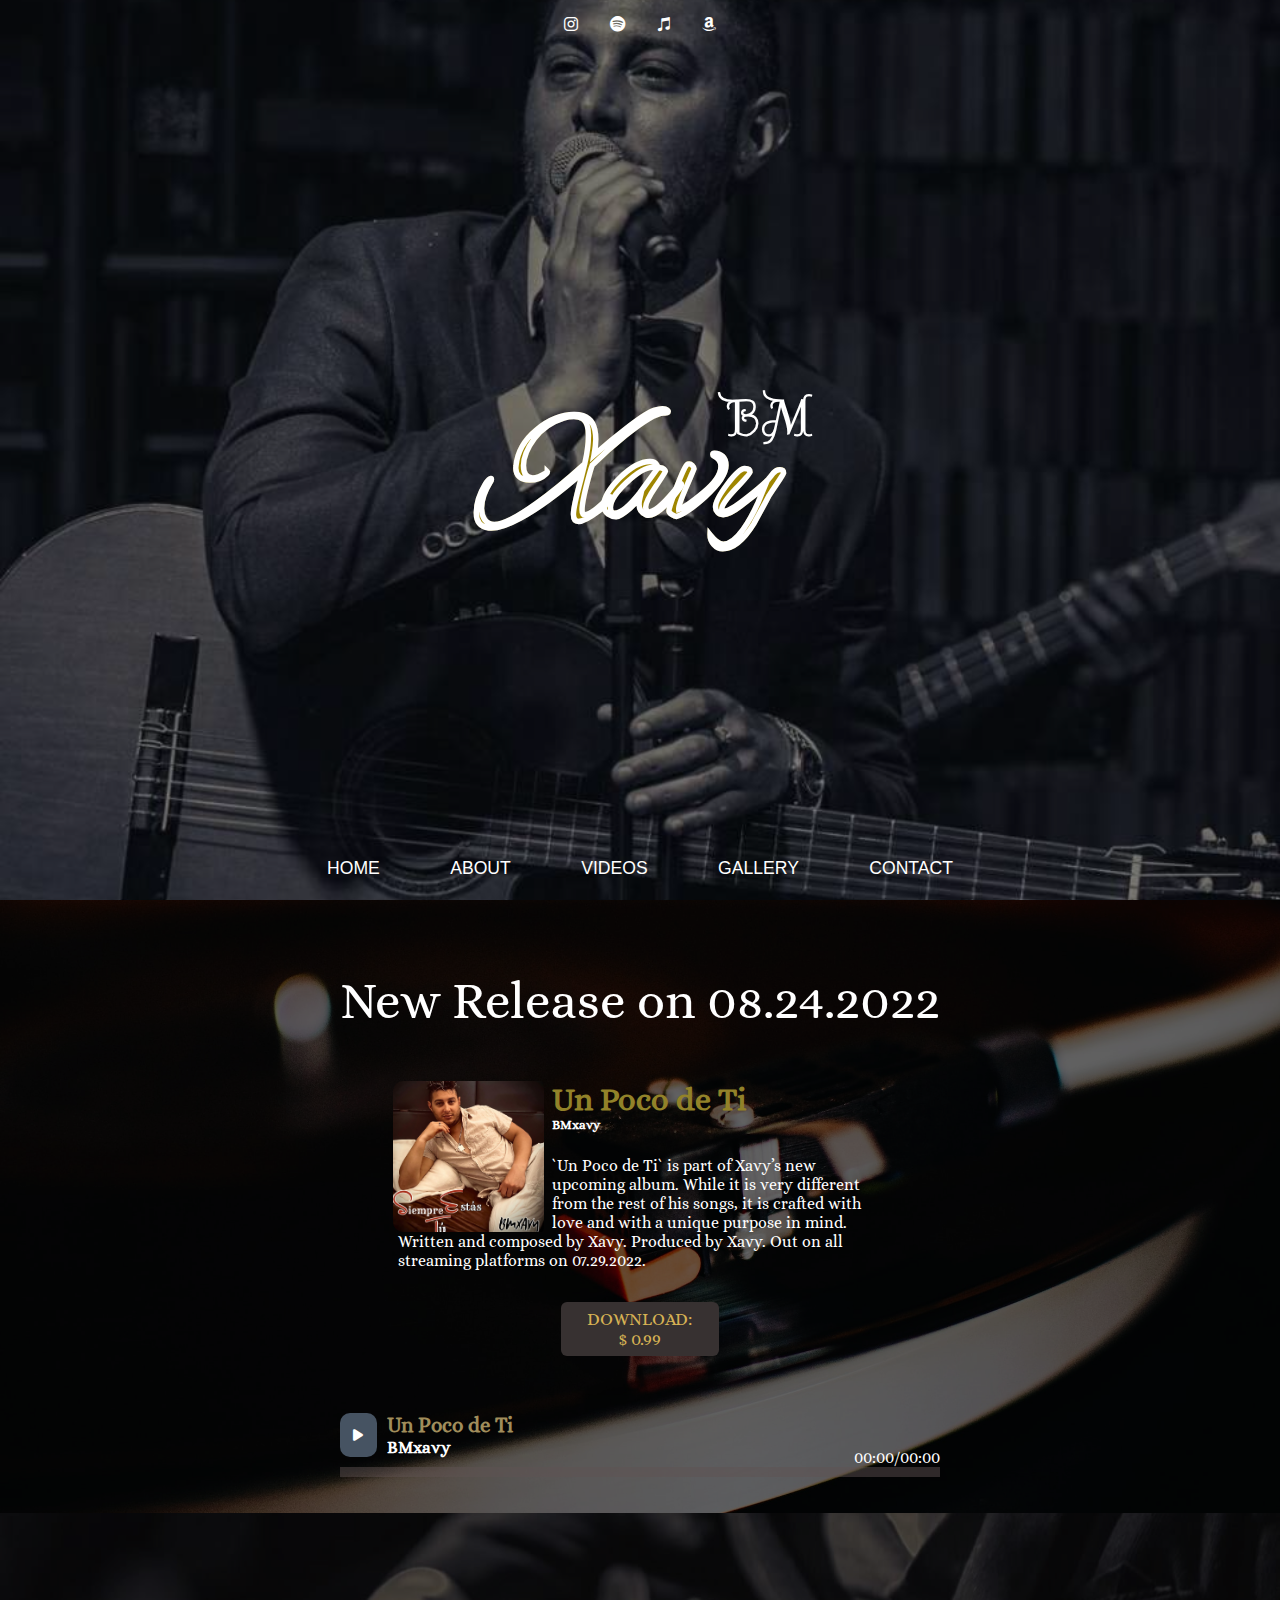
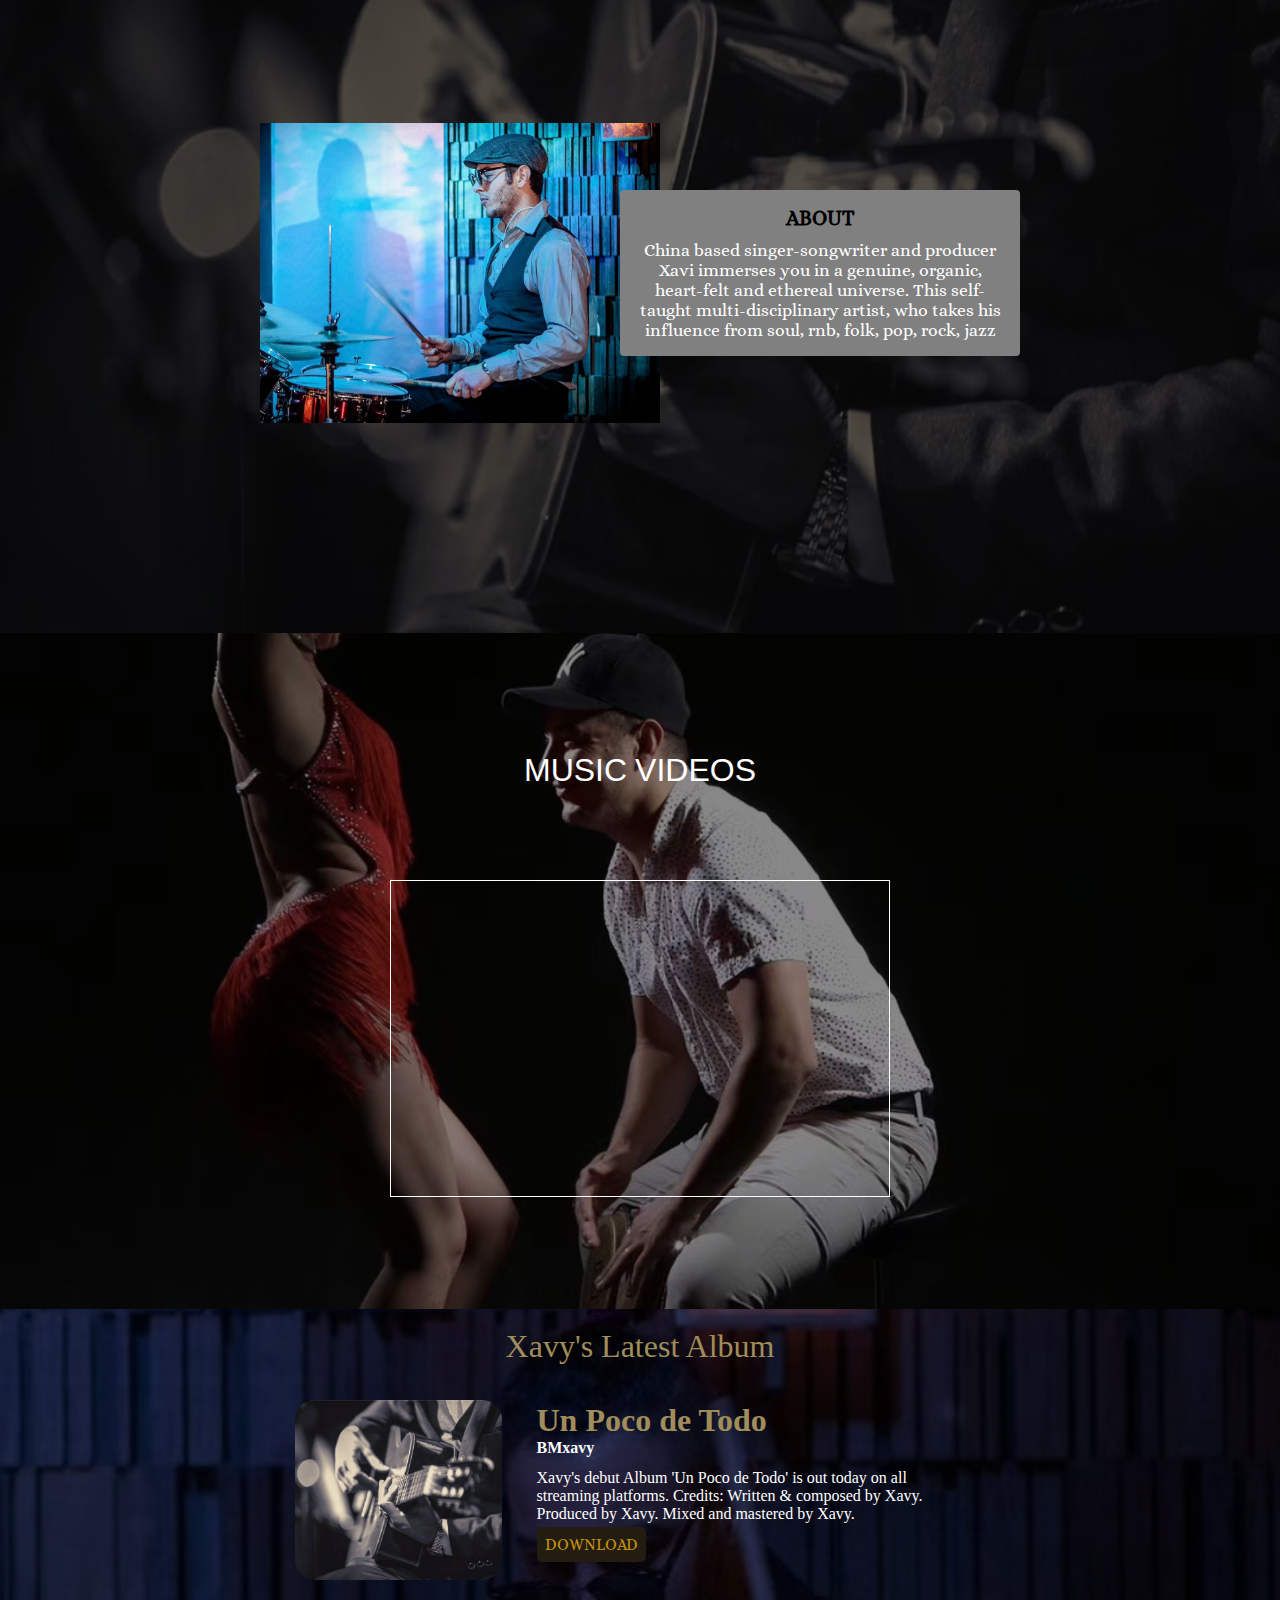
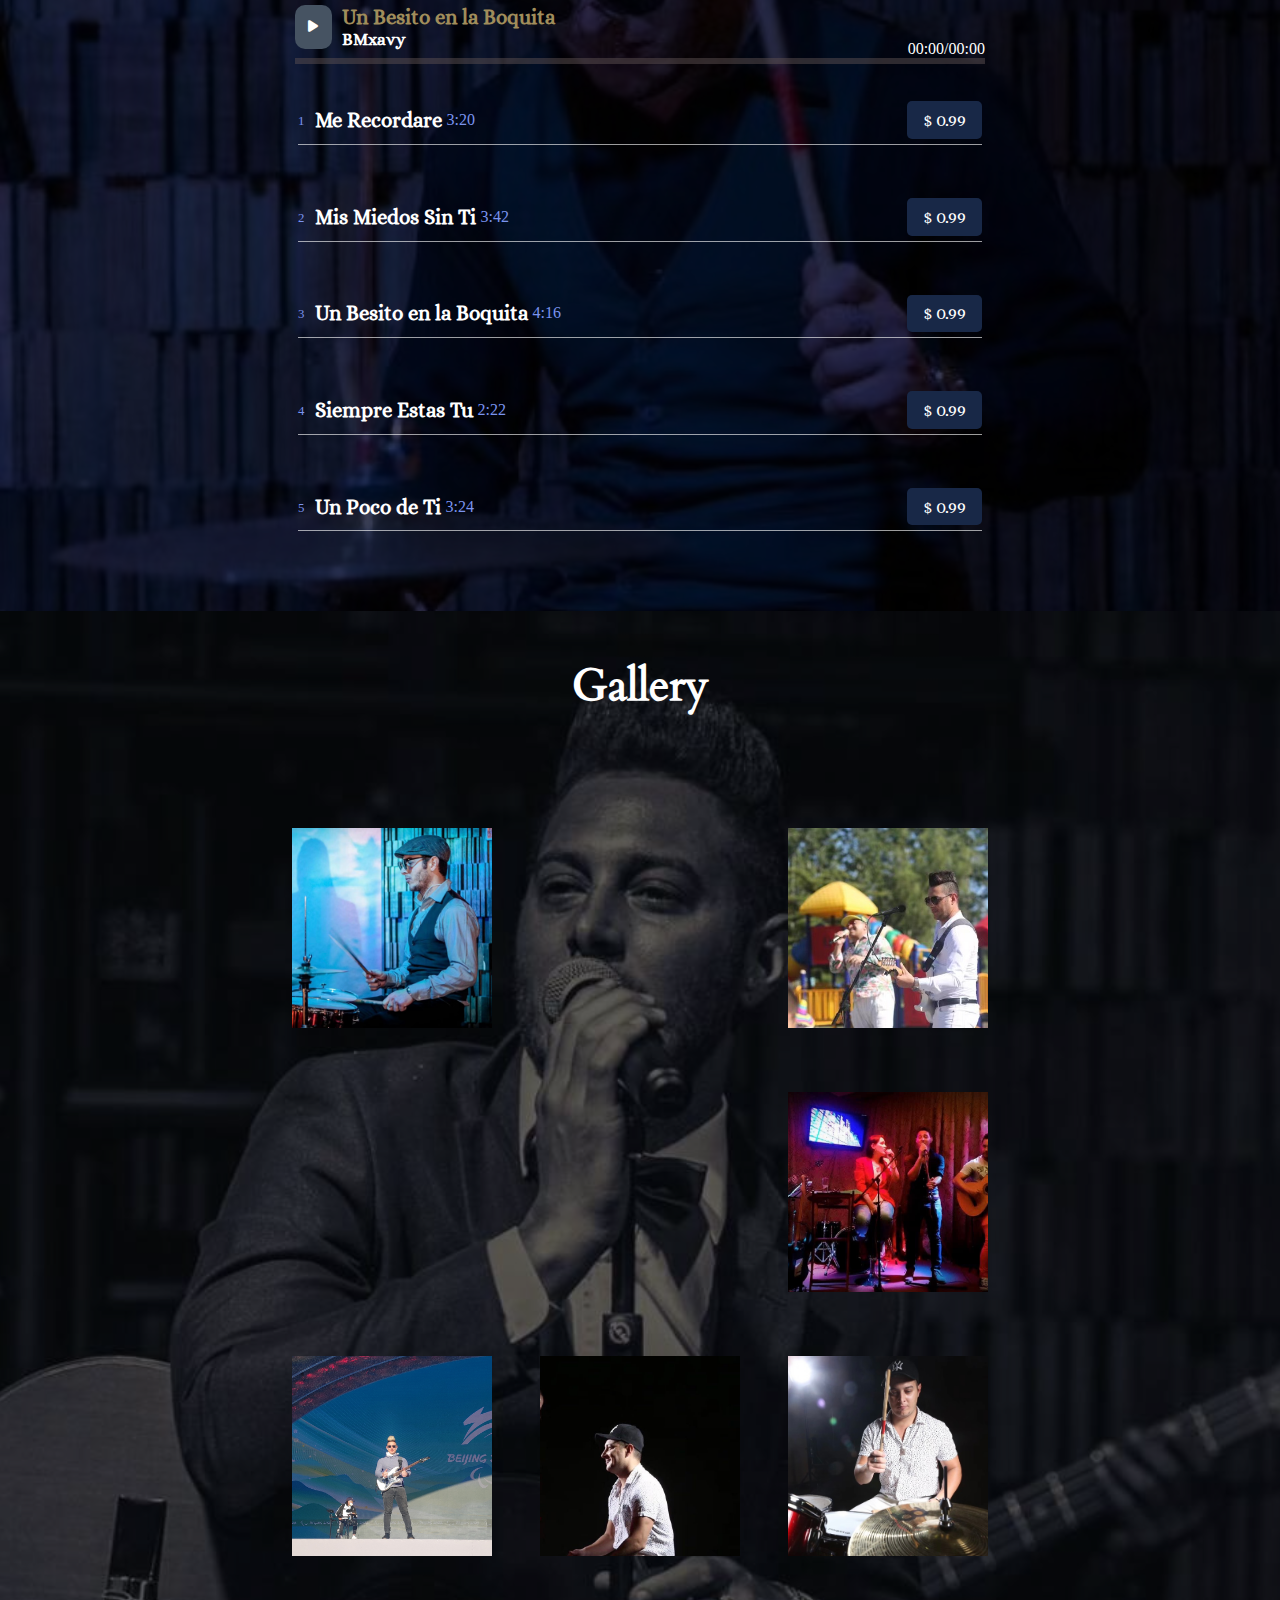
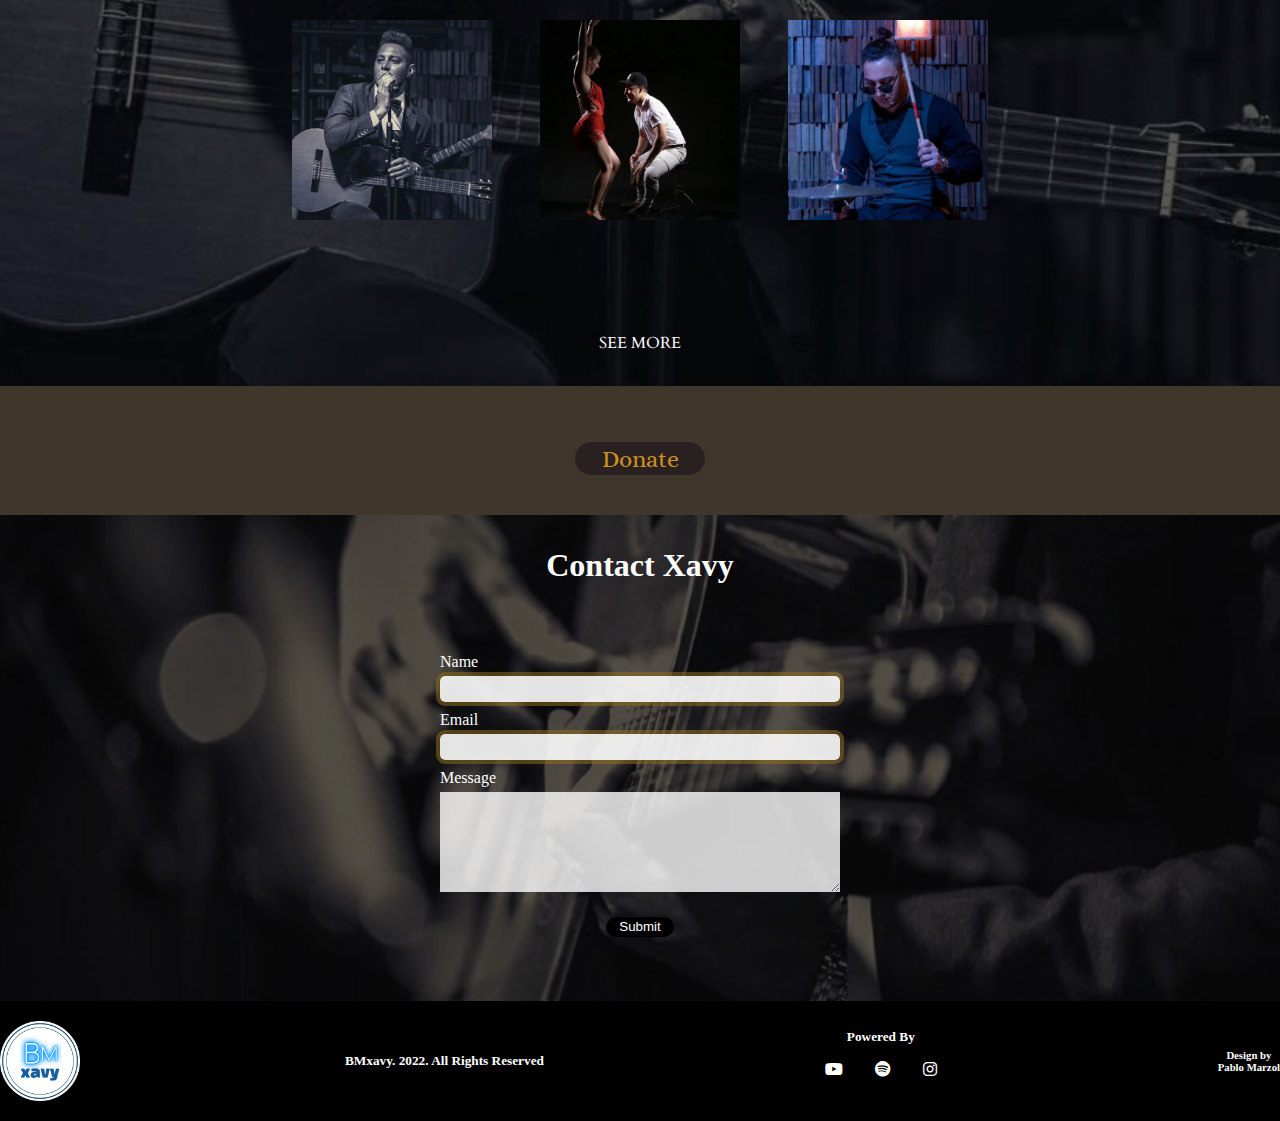
==== commit f712d99c: "clickeable img added" ====
--- a/index.html
+++ b/index.html
@@ -14,6 +14,15 @@
     <div>
         <audio src="audio/Un Poco de Ti.mp3" class="audio" id="audio-song1"></audio>
         <audio src="audio/Me Recordare.mp3" class="audio2" id="audio-song2"></audio>
+
+    <!-----------------------------------------------------------------------------------
+        
+        MAIN SECTION 
+    
+    -------------------------------------------------------------------------------------->
+
+    
+
         <div class="main" id="home">
             <div class="for-nav">
                 <nav class="nav-top">
@@ -41,6 +50,12 @@
             </div>
 
         </div>
+
+        <!-------------------------------------------------------------------------------------- 
+            
+            RELEASE SECTION 
+        
+        --------------------------------------------------------------------------------------->
         <div class="release-container">
             <div class="release-title">New Release on 08.24.2022</div>
             <div class="album">
@@ -59,11 +74,6 @@
                     </p>
                 </div>
             </div>
-            
-                
-                
-            
-            
             <div class="buttons">
                 <div>
                     <a href="https://www.amazon.com/music/player/albums/B0B9CG2F2V?marketplaceId=ATVPDKIKX0DER&musicTerritory=US&trackAsin=B0B9CCKXPV&ref=sr_1_1&keywords=bit+of+ti+bmxavy&crid=1DZ8P1CQ7EXZM&sprefix=un+poco+de+ti+bmxavy%2Caps%2C384&__mk_es_US=%C3%85M%C3%85%C5%BD%C3%95%C3%91&qid=1662347259&sr=8-1" 
@@ -71,9 +81,7 @@
                         <span>$ 0.99</span>
                     </a>
                 </div>
-                
-            </div>
-                
+            </div>
             <div class="player-section1">
                 <div class="player-section">
                     <button class="play-button" id="playButton1">
@@ -92,14 +100,14 @@
                     <div class="bar-marker1"></div>
                     <div class="progress-bar1"></div>
                 </div>
-            
-
-            </div>
-            
-
-            
-
-        </div>
+            </div>
+        </div>
+            
+        <!-------------------------------------------------------------------------------------- 
+            
+            ABOUT SECTION
+
+        ---------------------------------------------------------------------------------------->
         <div class="about" id="about">
             
             <div class="bg-image">
@@ -117,6 +125,13 @@
                 </div>
             </div>
         </div>
+
+        <!---------------------------------------------------------------------------------------- 
+            
+            VIDEO SECTION 
+        
+        ------------------------------------------------------------------------------------------>
+    
         <div class="videos-section" id="videos">
             <div class="vs-container">
                 <div class="music-videos">
@@ -136,6 +151,12 @@
                 </div>
             </div>
         </div>
+
+        <!-----------------------------------------------------------------------------------------
+
+            SELLING SECTION 
+        
+        ------------------------------------------------------------------------------------------->
         <div class="song-sell">
             <div class="album-container">
                 <div class="latest-album">Xavy's Latest Album</div>
@@ -215,30 +236,60 @@
                 
             </div>
         </div>
+
+        <!----------------------------------------------------------------------------------------- 
+            
+            GALLERY SECTION
+
+        ------------------------------------------------------------------------------------------->
         <div class="gallery">
             <div class="gallery-title" id="gallery">
                 <div><h1 class="g-title">Gallery</h1></div>
             </div>
             <div class="gallery-section">
                 <div class="pictures-section">
-                    <div class="gallery-pictures picture1"></div>
-                    <div class="gallery-pictures picture2"></div>
-                    <div class="gallery-pictures picture3"></div>
+                    <div class="photo_1" data-visible="false">
+                        <div class="gallery-pictures picture1"></div>
+                    </div>
+                    <div class="photo_2" data-visible="false">
+                        <div class="gallery-pictures picture2"></div>
+                    </div>
+                    <div class="photo_3" data-visible="false">
+                        <div class="gallery-pictures picture3"></div>
+                    </div>
                 </div>
                 <div class="pictures-section">
-                    <div class="gallery-pictures picture4"></div>
-                    <div class="gallery-pictures picture5"></div>
-                    <div class="gallery-pictures picture6"></div>
+                    <div class="photo_4" data-visible="false">
+                        <div class="gallery-pictures picture4"></div>
+                    </div>
+                    <div class="photo_5" data-visible="false">
+                        <div class="gallery-pictures picture5"></div>
+                    </div>
+                    <div class="photo_6" data-visible="false">
+                        <div class="gallery-pictures picture6"></div>
+                    </div>
                 </div>
                 <div class="pictures-section">
-                    <div class="gallery-pictures picture7"></div>
-                    <div class="gallery-pictures picture8"></div>
-                    <div class="gallery-pictures picture9"></div>
+                    <div class="photo_7" data-visible="false">
+                        <div class="gallery-pictures picture7"></div>
+                    </div>
+                    <div class="photo_8" data-visible="false">
+                        <div class="gallery-pictures picture8"></div>
+                    </div>
+                    <div class="photo_9" data-visible="false">
+                        <div class="gallery-pictures picture9"></div>
+                    </div>
                 </div>
                 <div class="pictures-section">
-                    <div class="gallery-pictures picture10"></div>
-                    <div class="gallery-pictures picture11"></div>
-                    <div class="gallery-pictures picture12"></div>
+                    <div class="photo_10" data-visible="false">
+                        <div class="gallery-pictures picture10"></div>
+                    </div>
+                    <div class="photo_11" data-visible="false">
+                        <div class="gallery-pictures picture11"></div>
+                    </div>
+                    <div class="photo_12" data-visible="false">
+                        <div class="gallery-pictures picture12"></div>
+                    </div>
                 </div>
 
             </div>
@@ -246,6 +297,12 @@
                 <div><a href="gallery.html" class="link-itself">SEE MORE</a></div>
             </div>
         </div>
+
+        <!---------------------------------------------------------------------------------------- 
+            
+            DONATE SECTION 
+        
+        ------------------------------------------------------------------------------------------>
         <div class="donate">
             <div class="donate-bg">
                 <div class="button-container">
@@ -255,6 +312,12 @@
                 </div>
             </div>
         </div>
+
+        <!----------------------------------------------------------------------------------------- 
+            
+            CONTACT FORM 
+        
+        -------------------------------------------------------------------------------------------->
         <div class="contact-form" id="contact">
             <div class="form-title">
                 <h1 class="xavy-contact">Contact Xavy</h1>
@@ -291,6 +354,12 @@
             
             
         </div>
+
+        <!-----------------------------------------------------------------------------------------
+
+            FOOTER SECTION 
+        
+        ------------------------------------------------------------------------------------------>
         <div class="last-section">
             <div class="last-section-container">
                 <div class="logo-section">
@@ -315,6 +384,10 @@
                         </a></div>
                     </div>
                 </div>
+                <div class="creator">
+                    <h6 class="creator-title">Design by <br>
+                        <span><a class="pm_link" href="#">Pablo Marzol</a></span></h6>
+                </div>
 
             </div>
         </div>
--- a/style.css
+++ b/style.css
@@ -696,6 +696,7 @@
     background-position: center;
     background-repeat: no-repeat;
     background-blend-mode: multiply;
+
 }
 
 .gallery-title {
@@ -732,9 +733,11 @@
     margin: 0 auto;
     cursor: pointer;
     transition: .2s ease;
-    
 }
  
+
+
+
 .photo_1, 
 .photo_2, 
 .photo_3, 
@@ -767,8 +770,8 @@
 .photo_1[data-visible="true"] {
     border: 5px solid rgb(59, 51, 51);
     position: absolute;
-    width: 500px;
-    height: 600px;
+    width: 90vw;
+    height: 70vh;
     top: 50%;
     left: 50%;
     transform: translate(-50%, -50%);
@@ -778,8 +781,8 @@
 .photo_2[data-visible="true"] {
     border: 5px solid rgb(59, 51, 51);
     position: absolute;
-    width: 500px;
-    height: 600px;
+    width: 90vw;
+    height: 70vh;
     top: 50%;
     left: 50%;
     transform: translate(-50%, -50%);
@@ -789,8 +792,8 @@
 .photo_3[data-visible="true"] {
     border: 5px solid rgb(59, 51, 51);
     position: absolute;
-    width: 500px;
-    height: 600px;
+    width: 90vw;
+    height: 70vh;
     top: 50%;
     left: 50%;
     transform: translate(-50%, -50%);
@@ -800,8 +803,8 @@
 .photo_4[data-visible="true"] {
     border: 5px solid rgb(59, 51, 51);
     position: absolute;
-    width: 500px;
-    height: 600px;
+    width: 90vw;
+    height: 70vh;
     top: 50%;
     left: 50%;
     transform: translate(-50%, -50%);
@@ -811,8 +814,8 @@
 .photo_5[data-visible="true"] {
     border: 5px solid rgb(59, 51, 51);
     position: absolute;
-    width: 500px;
-    height: 600px;
+    width: 90vw;
+    height: 70vh;
     top: 50%;
     left: 50%;
     transform: translate(-50%, -50%);
@@ -822,8 +825,8 @@
 .photo_6[data-visible="true"] {
     border: 5px solid rgb(59, 51, 51);
     position: absolute;
-    width: 500px;
-    height: 600px;
+    width: 90vw;
+    height: 70vh;
     top: 50%;
     left: 50%;
     transform: translate(-50%, -50%);
@@ -833,8 +836,8 @@
 .photo_7[data-visible="true"] {
     border: 5px solid rgb(59, 51, 51);
     position: absolute;
-    width: 500px;
-    height: 600px;
+    width: 90vw;
+    height: 70vh;
     top: 50%;
     left: 50%;
     transform: translate(-50%, 50%);
@@ -844,8 +847,8 @@
 .photo_8[data-visible="true"] {
     border: 5px solid rgb(59, 51, 51);
     position: absolute;
-    width: 500px;
-    height: 600px;
+    width: 90vw;
+    height: 70vh;
     top: 50%;
     left: 50%;
     transform: translate(-50%, 50%);
@@ -855,8 +858,8 @@
 .photo_9[data-visible="true"] {
     border: 5px solid rgb(59, 51, 51);
     position: absolute;
-    width: 500px;
-    height: 600px;
+    width: 90vw;
+    height: 70vh;
     top: 50%;
     left: 50%;
     transform: translate(-50%, 50%);
@@ -866,8 +869,8 @@
 .photo_10[data-visible="true"] {
     border: 5px solid rgb(59, 51, 51);
     position: absolute;
-    width: 500px;
-    height: 600px;
+    width: 90vw;
+    height: 70vh;
     top: 50%;
     left: 50%;
     transform: translate(-50%, 80%);
@@ -877,8 +880,8 @@
 .photo_11[data-visible="true"] {
     border: 5px solid rgb(59, 51, 51);
     position: absolute;
-    width: 500px;
-    height: 600px;
+    width: 90vw;
+    height: 70vh;
     top: 50%;
     left: 50%;
     transform: translate(-50%, 80%);
@@ -888,8 +891,8 @@
 .photo_12[data-visible="true"] {
     border: 5px solid rgb(59, 51, 51);
     position: absolute;
-    width: 500px;
-    height: 600px;
+    width: 90vw;
+    height: 70vh;
     top: 50%;
     left: 50%;
     transform: translate(-50%, 80%);
@@ -899,8 +902,8 @@
 .photo_13[data-visible="true"] {
     border: 5px solid rgb(59, 51, 51);
     position: absolute;
-    width: 500px;
-    height: 600px;
+    width: 90vw;
+    height: 70vh;
     top: 50%;
     left: 50%;
     transform: translate(-50%, 100%);
@@ -910,8 +913,8 @@
 .photo_14[data-visible="true"] {
     border: 5px solid rgb(59, 51, 51);
     position: absolute;
-    width: 500px;
-    height: 600px;
+    width: 90vw;
+    height: 70vh;
     top: 50%;
     left: 50%;
     transform: translate(-50%, 100%);
@@ -921,8 +924,8 @@
 .photo_15[data-visible="true"] {
     border: 5px solid rgb(59, 51, 51);
     position: absolute;
-    width: 500px;
-    height: 600px;
+    width: 90vw;
+    height: 70vh;
     top: 50%;
     left: 50%;
     transform: translate(-50%, 100%);
@@ -932,8 +935,8 @@
 .photo_16[data-visible="true"] {
     border: 5px solid rgb(59, 51, 51);
     position: absolute;
-    width: 500px;
-    height: 600px;
+    width: 90vw;
+    height: 70vh;
     top: 50%;
     left: 50%;
     transform: translate(-50%, 150%);
@@ -943,8 +946,8 @@
 .photo_17[data-visible="true"] {
     border: 5px solid rgb(59, 51, 51);
     position: absolute;
-    width: 500px;
-    height: 600px;
+    width: 90vw;
+    height: 70vh;
     top: 50%;
     left: 50%;
     transform: translate(-50%, 150%);
@@ -954,8 +957,8 @@
 .photo_18[data-visible="true"] {
     border: 5px solid rgb(59, 51, 51);
     position: absolute;
-    width: 500px;
-    height: 600px;
+    width: 90vw;
+    height: 70vh;
     top: 50%;
     left: 50%;
     transform: translate(-50%, 150%);
@@ -965,8 +968,8 @@
 .photo_19[data-visible="true"] {
     border: 5px solid rgb(59, 51, 51);
     position: absolute;
-    width: 500px;
-    height: 600px;
+    width: 90vw;
+    height: 70vh;
     top: 50%;
     left: 50%;
     transform: translate(-50%, 150%);
@@ -976,8 +979,8 @@
 .photo_20[data-visible="true"] {
     border: 5px solid rgb(59, 51, 51);
     position: absolute;
-    width: 500px;
-    height: 600px;
+    width: 90vw;
+    height: 70vh;
     top: 50%;
     left: 50%;
     transform: translate(-50%, 150%);
@@ -987,8 +990,8 @@
 .photo_21[data-visible="true"] {
     border: 5px solid rgb(59, 51, 51);
     position: absolute;
-    width: 500px;
-    height: 600px;
+    width: 90vw;
+    height: 70vh;
     top: 50%;
     left: 50%;
     transform: translate(-50%, 150%);
@@ -998,8 +1001,8 @@
 .photo_22[data-visible="true"] {
     border: 5px solid rgb(59, 51, 51);
     position: absolute;
-    width: 500px;
-    height: 600px;
+    width: 90vw;
+    height: 70vh;
     top: 50%;
     left: 50%;
     transform: translate(-50%, 150%);
@@ -1303,6 +1306,16 @@
     display: flex;
 }
 
+.creator {
+    display: flex;
+    text-align: center;
+
+}
+
+.pm_link {
+    text-decoration: none;
+    color: white;
+}
 /***************************************************************************************************  
 
 THANKS PAGE   
